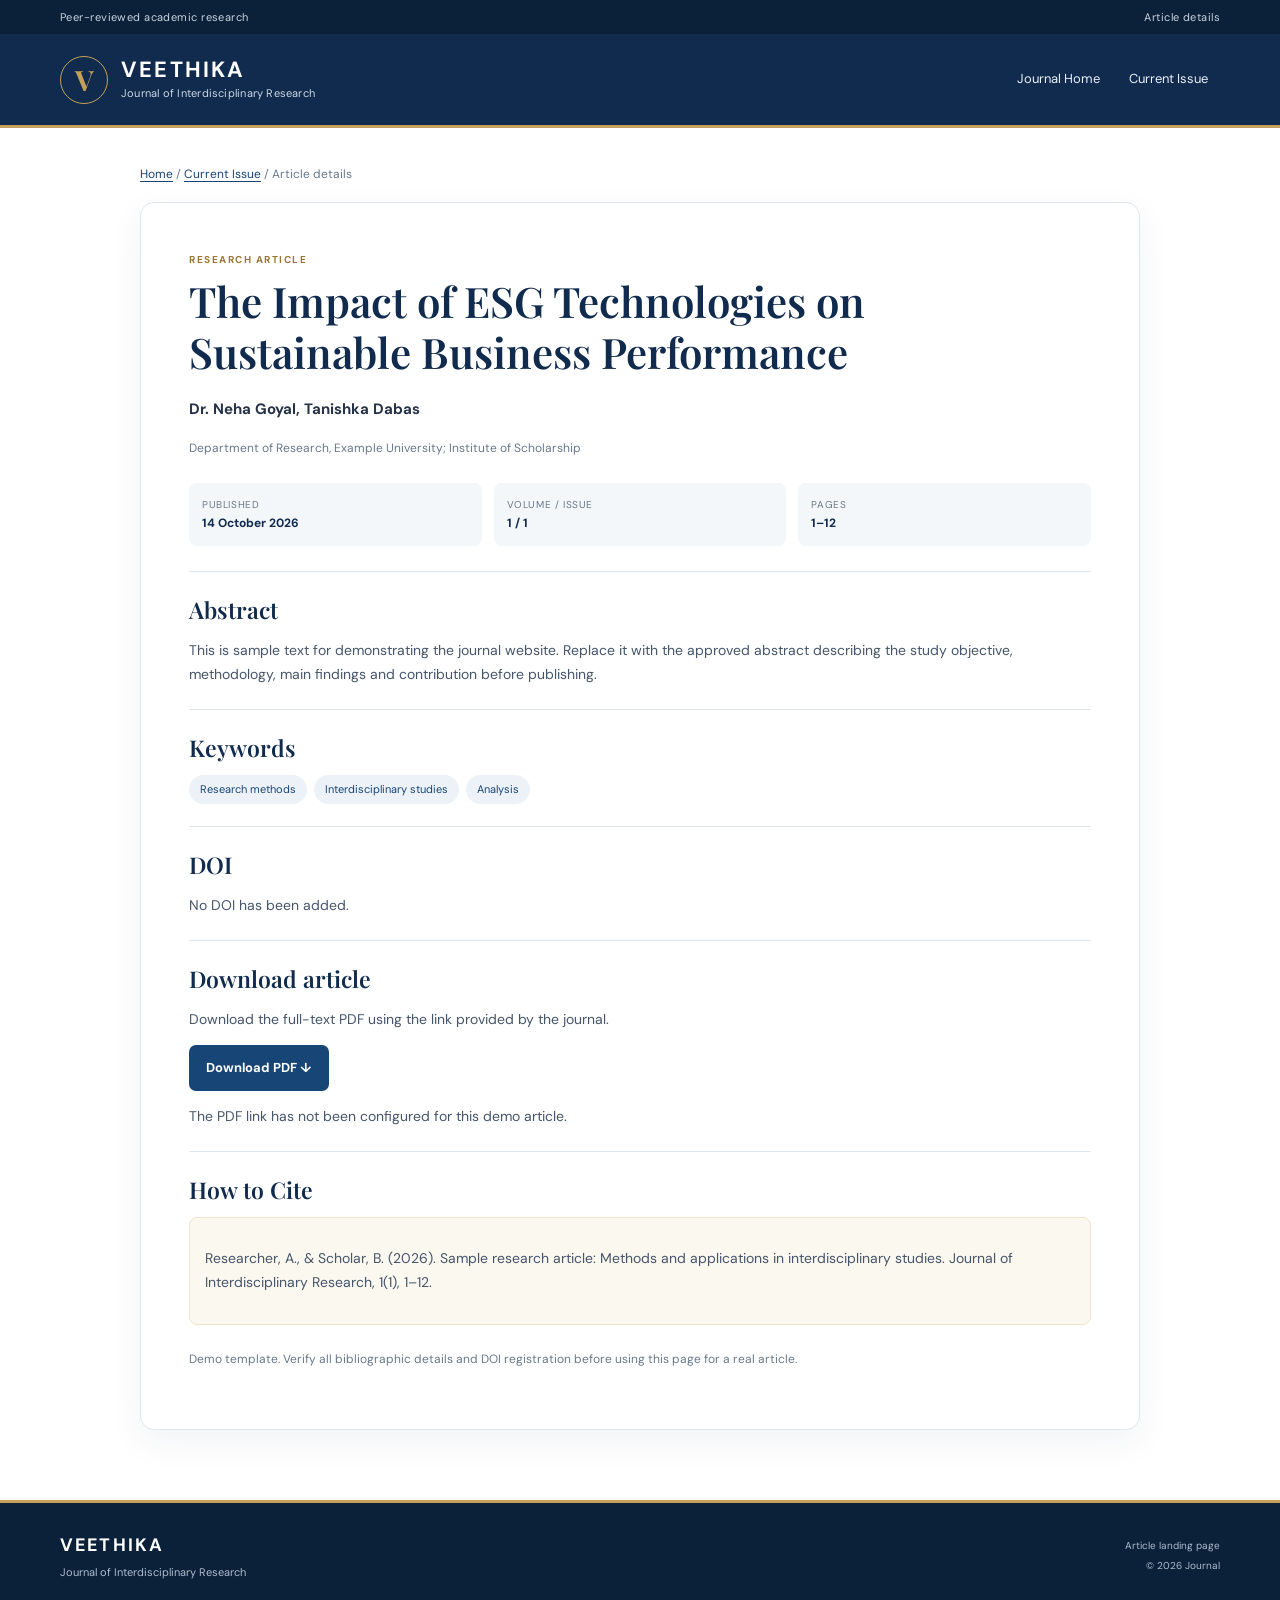
==== articles/sample-article-1.html @ 9e901ad0 "Add files via upload" ====
<!doctype html>
<html lang="en">
<head>
  <meta charset="utf-8"><meta name="viewport" content="width=device-width, initial-scale=1">
  <meta name="description" content="Article abstract and publication metadata.">
  <title>Sample Article | VEETHIKA</title>
  <link rel="stylesheet" href="../styles.css">
  <style>
    .article-page-wrap{width:min(1000px,calc(100% - 36px));margin:36px auto 70px}
    .breadcrumbs{font-size:12px;color:#69788c;margin:0 0 18px}.breadcrumbs a{color:#174575}
    .article-detail{background:#fff;border:1px solid #e0e6ed;border-radius:14px;padding:clamp(22px,5vw,48px);box-shadow:0 12px 35px rgba(16,43,78,.06)}
    .article-detail h1{font:600 clamp(28px,4vw,42px)/1.2 'Playfair Display',Georgia,serif;color:#102b4e;margin:8px 0 20px}
    .detail-label{font-size:10px;letter-spacing:.15em;font-weight:700;color:#9a7735}
    .author-list{font-size:15px;font-weight:700;color:#253247}.affiliation{font-size:12px;color:#69788c}
    .metadata-grid{display:grid;grid-template-columns:repeat(3,minmax(0,1fr));gap:12px;margin:25px 0}
    .metadata-cell{background:#f4f7fa;padding:13px;border-radius:8px;min-width:0}.metadata-cell span{display:block;color:#69788c;font-size:10px;text-transform:uppercase;letter-spacing:.06em}.metadata-cell strong{display:block;color:#102b4e;font-size:12px;overflow-wrap:anywhere}
    .detail-section{padding-top:22px;margin-top:22px;border-top:1px solid #e0e6ed}.detail-section h2{font:600 23px 'Playfair Display',Georgia,serif;color:#102b4e;margin:0 0 12px}.detail-section p{font-size:14px;color:#45556a}
    .keywords{display:flex;gap:7px;flex-wrap:wrap}.keywords span{background:#edf2f8;border-radius:20px;padding:5px 11px;font-size:11px;color:#174575}
    .pdf-button{display:inline-flex;background:#174575;color:white;text-decoration:none;padding:12px 17px;border-radius:7px;font-size:13px;font-weight:700}.pdf-button:hover{background:#102b4e;color:white}
    .doi-link{overflow-wrap:anywhere}.citation-box{background:#fbf8f0;border:1px solid #efe4cc;border-radius:8px;padding:15px}
    @media(max-width:620px){.metadata-grid{grid-template-columns:1fr 1fr}.article-page-wrap{width:calc(100% - 24px);margin-top:22px}}
  </style>
</head>
<body>
  <div class="topline"><div class="container topline-inner"><span>Peer-reviewed academic research</span><span>Article details</span></div></div>
  <header class="site-header"><div class="container brand-row">
    <a class="brand" href="../index.html"><span class="brand-mark">V</span><span><strong>VEETHIKA</strong><small>Journal of Interdisciplinary Research</small></span></a>
    <nav class="main-nav" style="display:flex" aria-label="Main navigation"><a href="../index.html">Journal Home</a><a href="../index.html#current-issue">Current Issue</a></nav>
  </div></header>
  <main class="article-page-wrap">
    <p class="breadcrumbs"><a href="../index.html">Home</a> / <a href="../index.html#current-issue">Current Issue</a> / Article details</p>
    <article class="article-detail">
      <div class="detail-label" id="section">RESEARCH ARTICLE</div>
      <h1 id="title">Sample Research Article: Methods and Applications in Interdisciplinary Studies</h1>
      <p class="author-list" id="authors">A. Researcher, B. Scholar</p>
      <p class="affiliation" id="affiliations">Department of Research, Example University; Institute of Scholarship</p>
      <div class="metadata-grid">
        <div class="metadata-cell"><span>Published</span><strong id="published">14 October 2026</strong></div>
        <div class="metadata-cell"><span>Volume / Issue</span><strong id="volumeIssue">1 / 1</strong></div>
        <div class="metadata-cell"><span>Pages</span><strong id="pages">1–12</strong></div>
      </div>
      <div class="detail-section"><h2>Abstract</h2><p id="abstract">This sample abstract demonstrates the individual article landing page. Replace it with the official abstract for the paper.</p></div>
      <div class="detail-section"><h2>Keywords</h2><div class="keywords" id="keywords"></div></div>
      <div class="detail-section"><h2>DOI</h2><p id="doi">No DOI has been added.</p></div>
      <div class="detail-section"><h2>Download article</h2><p>Download the full-text PDF using the link provided by the journal.</p><a class="pdf-button" id="pdfLink" href="#" hidden>Download PDF ↓</a><p id="pdfMissing" class="affiliation">The PDF link has not been configured for this demo article.</p></div>
      <div class="detail-section"><h2>How to Cite</h2><div class="citation-box"><p id="citation">Citation details will appear here.</p></div></div>
      <p class="affiliation" style="margin-top:24px">Demo template. Verify all bibliographic details and DOI registration before using this page for a real article.</p>
    </article>
  </main>
  <footer class="site-footer"><div class="container footer-inner"><div><a class="footer-brand" href="../index.html">VEETHIKA</a><p>Journal of Interdisciplinary Research</p></div><div class="footer-meta"><span>Article landing page</span><span>© <span id="year"></span> Journal</span></div></div></footer>
  <script src="../app.js"></script>
  <script>
    // app.js exposes the sample metadata for this static demo.
    const articleId = location.pathname.split("/").pop().replace(/\\.html$/, "");
    const article = sampleArticles.find(item => item.id === articleId) || sampleArticles[0];
    document.title = article.title + " | VEETHIKA";
    document.getElementById("section").textContent = article.section.toUpperCase();
    document.getElementById("title").textContent = article.title;
    document.getElementById("authors").textContent = article.authors;
    document.getElementById("affiliations").textContent = article.affiliations || "";
    document.getElementById("published").textContent = article.published || "";
    document.getElementById("volumeIssue").textContent = `${article.volume || ""} / ${article.issue || ""}`;
    document.getElementById("pages").textContent = article.pages || "";
    document.getElementById("abstract").textContent = article.abstract || "";
    document.getElementById("citation").textContent = article.citation || "";
    const keywords = document.getElementById("keywords");
    (article.keywords || []).forEach(keyword => { const tag = document.createElement("span"); tag.textContent = keyword; keywords.appendChild(tag); });
    const doi = document.getElementById("doi");
    if (article.doi) {
      const a = document.createElement("a"); a.className = "doi-link"; a.href = article.doi.startsWith("http") ? article.doi : `https://doi.org/${article.doi}`; a.textContent = article.doi; doi.replaceChildren(a);
    } else doi.textContent = "No DOI has been added.";
    if (article.pdf) {
      const pdf = document.getElementById("pdfLink"); pdf.href = article.pdf; pdf.hidden = false; document.getElementById("pdfMissing").hidden = true;
    }
    document.getElementById("year").textContent = new Date().getFullYear();
  </script>
</body>
</html>
---- styles.css ----
@import url('https://fonts.googleapis.com/css2?family=DM+Sans:wght@400;500;600;700&family=Playfair+Display:wght@500;600;700&display=swap');
:root{--navy:#102b4e;--blue:#174575;--gold:#c5a05a;--ink:#1d2c40;--muted:#69788c;--line:#e0e6ed;--pale:#f4f7fa;--white:#fff;--radius:14px;--shadow:0 12px 35px rgba(16,43,78,.08)}
*{box-sizing:border-box}html{scroll-behavior:smooth;scroll-padding-top:90px}body{margin:0;background:#fff;color:var(--ink);font-family:'DM Sans',Arial,sans-serif;font-size:15px;line-height:1.7}a{color:var(--blue);text-underline-offset:3px}a:focus-visible,button:focus-visible,input:focus-visible,select:focus-visible{outline:3px solid #d8b86e;outline-offset:3px}.container{width:min(1160px,calc(100% - 44px));margin-inline:auto}.topline{background:#0b2039;color:#c9d3df;font-size:11px;letter-spacing:.04em}.topline-inner{min-height:34px;display:flex;align-items:center;justify-content:space-between;gap:12px}.site-header{background:var(--navy);color:#fff;border-bottom:3px solid var(--gold)}.brand-row{min-height:91px;display:flex;align-items:center;justify-content:space-between;gap:28px}.brand{display:flex;align-items:center;gap:13px;color:white;text-decoration:none}.brand-mark{width:48px;height:48px;display:grid;place-items:center;border:1px solid var(--gold);color:var(--gold);font:700 28px 'Playfair Display',serif;border-radius:50%}.brand strong{display:block;font-size:22px;letter-spacing:.1em;line-height:1.3}.brand small{display:block;color:#cbd7e5;font-size:11px;letter-spacing:.02em}.main-nav{display:flex;align-items:center;gap:5px}.main-nav a{padding:10px 12px;color:#eaf0f7;text-decoration:none;font-size:13px;border-radius:6px}.main-nav a:hover,.main-nav a.active{color:#fff;background:rgba(255,255,255,.1)}.menu-toggle{display:none;background:transparent;color:white;border:1px solid #5c7590;border-radius:7px;padding:8px 11px;font-size:18px}.sr-only{position:absolute;width:1px;height:1px;padding:0;margin:-1px;overflow:hidden;clip:rect(0,0,0,0);white-space:nowrap;border:0}
.hero{background:linear-gradient(115deg,#f4f7fb 0%,#fff 67%);border-bottom:1px solid var(--line);overflow:hidden}.hero-grid{display:grid;grid-template-columns:1.25fr .75fr;align-items:center;gap:64px;padding-block:70px}.eyebrow{margin:0 0 10px;color:#9a7735;font-size:10px;font-weight:700;letter-spacing:.17em}.hero h1{font:600 clamp(36px,4.4vw,57px)/1.13 'Playfair Display',Georgia,serif;letter-spacing:-.025em;color:var(--navy);max-width:650px;margin:0}.hero h1 em{color:#a47d36;font-weight:500}.hero-description{max-width:600px;color:var(--muted);font-size:16px;margin:22px 0 28px}.hero-actions{display:flex;align-items:center;gap:23px;flex-wrap:wrap}.button{display:inline-flex;align-items:center;gap:15px;padding:12px 17px;border-radius:7px;font-size:13px;font-weight:700;text-decoration:none}.button-gold{background:var(--gold);color:#10243b;box-shadow:0 5px 15px #c5a05a40}.button-gold:hover{background:#d4b26d;color:#10243b}.text-link{font-size:13px;font-weight:700;text-decoration:none}.text-link:hover,.side-link:hover{text-decoration:underline}.hero-card{background:white;border:1px solid var(--line);border-radius:var(--radius);padding:25px;box-shadow:var(--shadow);transform:translateY(4px)}.hero-card-top{font-size:10px;font-weight:700;letter-spacing:.13em;color:var(--muted);padding-bottom:16px;border-bottom:1px solid var(--line);display:flex;align-items:center;gap:9px}.dot{width:7px;height:7px;background:#5c9b82;border-radius:50%}.metric{padding:16px 0;border-bottom:1px solid #edf0f4;display:flex;justify-content:space-between;gap:12px;font-size:12px}.metric span{color:var(--muted)}.metric strong{color:var(--navy);text-align:right}.hero-note{font-size:11px;color:#8591a0;margin:15px 0 0}
.content-layout{display:grid;grid-template-columns:minmax(0,1fr) 290px;gap:42px;padding-block:53px 72px}.section-heading{display:flex;justify-content:space-between;align-items:end;gap:15px;margin-bottom:22px}.section-heading h2{font:600 32px/1.2 'Playfair Display',Georgia,serif;margin:0;color:var(--navy)}.issue-label{font-size:11px;color:var(--muted);border:1px solid var(--line);padding:6px 10px;border-radius:20px;white-space:nowrap}.issue-intro{display:flex;gap:14px;align-items:flex-start;background:var(--pale);padding:17px 19px;border-radius:10px;margin-bottom:20px}.issue-icon{display:grid;place-items:center;flex:0 0 35px;height:35px;background:#e7edf5;color:var(--blue);border-radius:9px}.issue-intro strong{font-size:13px;color:var(--navy)}.issue-intro p{font-size:12px;color:var(--muted);margin:3px 0 0}.toolbar{display:flex;gap:10px;margin-bottom:18px}.search-box{display:flex;align-items:center;gap:9px;flex:1;border:1px solid var(--line);border-radius:8px;padding:0 12px;color:var(--muted)}.search-box span{font-size:23px}.search-box input{border:0;outline:none!important;width:100%;min-width:0;padding:12px 0;font:inherit;font-size:12px;color:var(--ink);background:transparent}.toolbar select{border:1px solid var(--line);border-radius:8px;background:#fff;padding:0 10px;color:var(--ink);font:inherit;font-size:12px;max-width:160px}.article-list{display:grid;gap:13px}.article-card{border:1px solid var(--line);border-radius:11px;padding:19px 20px;transition:box-shadow .2s,border-color .2s,transform .2s}.article-card:hover{border-color:#bdcddd;box-shadow:0 8px 24px rgba(16,43,78,.06);transform:translateY(-1px)}.article-topline{display:flex;justify-content:space-between;align-items:center;gap:10px;margin-bottom:9px}.article-type{font-size:9px;letter-spacing:.1em;font-weight:700;color:#9a7735;text-transform:uppercase}.article-pages{font-size:10px;color:var(--muted)}.article-card h3{font:600 20px/1.4 'Playfair Display',Georgia,serif;margin:0 0 8px;color:var(--navy)}.article-card h3 a{color:inherit;text-decoration:none}.article-card h3 a:hover{color:var(--blue);text-decoration:underline}.article-authors{font-size:12px;color:#4c5d71;margin:0 0 10px}.article-abstract{font-size:12px;color:var(--muted);margin:0 0 13px}.article-bottom{display:flex;align-items:center;justify-content:space-between;gap:12px;border-top:1px solid #edf0f4;padding-top:12px}.article-doi{font-size:10px;color:var(--muted);overflow-wrap:anywhere}.view-article{font-size:11px;font-weight:700;text-decoration:none;white-space:nowrap}.view-article span{margin-left:5px}.empty-state{padding:28px;text-align:center;color:var(--muted);border:1px dashed var(--line);border-radius:10px}.archive-callout{display:flex;justify-content:space-between;align-items:center;gap:15px;background:#fbf8f0;border:1px solid #efe4cc;border-radius:10px;padding:18px 20px;margin-top:25px}.archive-callout strong{font-size:13px;color:var(--navy)}.archive-callout p{margin:3px 0 0;color:var(--muted);font-size:11px}.archive-callout .text-link{white-space:nowrap}
.sidebar{display:grid;align-content:start;gap:15px}.side-card{padding:21px;border:1px solid var(--line);border-radius:11px;background:#fff}.side-card h3{font:600 20px/1.3 'Playfair Display',Georgia,serif;color:var(--navy);margin:0 0 10px}.side-card p:not(.eyebrow){font-size:12px;color:var(--muted);margin:0 0 13px}.side-link{font-size:11px;font-weight:700;text-decoration:none}.side-card-blue{background:var(--navy);color:white;border-color:var(--navy)}.side-card-blue h3{color:white;margin-top:13px}.side-card-blue p:not(.eyebrow){color:#cbd7e5}.side-card-blue .eyebrow{color:#e0c17c}.side-icon{display:grid;place-items:center;width:42px;height:42px;border:1px solid #627792;border-radius:8px;color:#e0c17c;font-size:11px;font-weight:700}.small-muted{font-size:10px!important}.site-footer{background:#0b2039;color:#d0dae6;border-top:3px solid var(--gold)}.footer-inner{display:flex;justify-content:space-between;align-items:center;gap:20px;padding-block:27px}.footer-brand{color:#fff;font-size:18px;font-weight:700;letter-spacing:.12em;text-decoration:none}.footer-inner p{font-size:11px;color:#aebdce;margin:2px 0 0}.footer-meta{display:grid;text-align:right;gap:3px;font-size:10px;color:#aebdce}
@media(max-width:900px){.hero-grid{gap:30px}.content-layout{grid-template-columns:minmax(0,1fr) 250px;gap:24px}.main-nav a{padding-inline:8px}}@media(max-width:720px){.container{width:min(100% - 30px,600px)}.topline-inner{font-size:9px}.brand-row{min-height:76px;flex-wrap:wrap;padding-block:12px}.brand-mark{width:41px;height:41px;font-size:24px}.brand strong{font-size:19px}.menu-toggle{display:block}.main-nav{display:none;flex-basis:100%;flex-direction:column;align-items:stretch;gap:2px;padding-bottom:7px}.main-nav.open{display:flex}.main-nav a{padding:10px}.hero-grid{grid-template-columns:1fr;padding-block:43px;gap:28px}.hero h1{font-size:41px}.hero-description{font-size:14px}.hero-card{padding:20px}.content-layout{grid-template-columns:1fr;padding-block:38px 50px}.sidebar{grid-template-columns:repeat(2,minmax(0,1fr))}.side-card{padding:16px}.section-heading{align-items:start;flex-direction:column}.section-heading h2{font-size:29px}.toolbar{flex-direction:column}.toolbar select{max-width:none;padding:12px}.article-card{padding:16px}.article-card h3{font-size:18px}.archive-callout{align-items:flex-start;flex-direction:column}.footer-inner{align-items:flex-start;flex-direction:column}.footer-meta{text-align:left}}@media(max-width:420px){.sidebar{grid-template-columns:1fr}.article-bottom{align-items:flex-start;flex-direction:column}.article-doi{font-size:9px}}
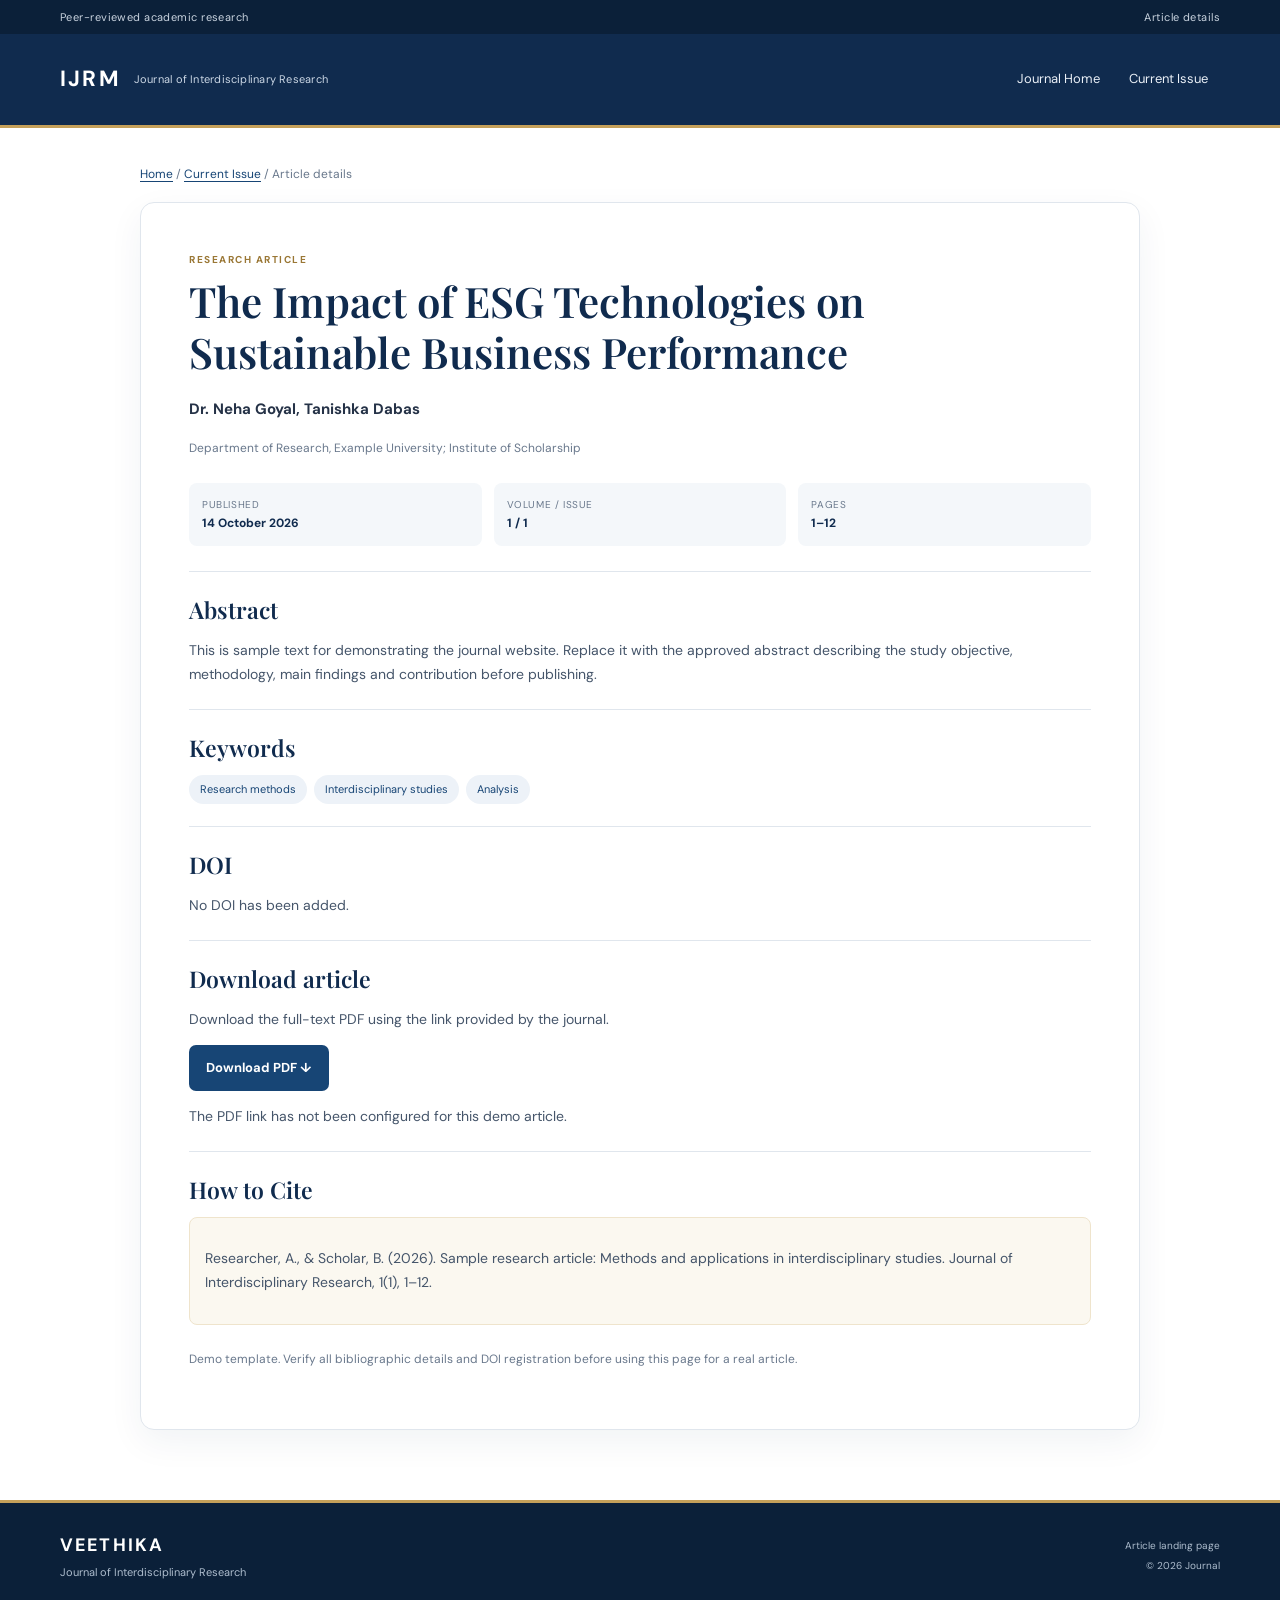
==== commit 7cccb5ef: "Update sample-article-1.html" ====
--- a/articles/sample-article-1.html
+++ b/articles/sample-article-1.html
@@ -3,7 +3,7 @@
 <head>
   <meta charset="utf-8"><meta name="viewport" content="width=device-width, initial-scale=1">
   <meta name="description" content="Article abstract and publication metadata.">
-  <title>Sample Article | VEETHIKA</title>
+  <title>Sample Article | IJRM</title>
   <link rel="stylesheet" href="../styles.css">
   <style>
     .article-page-wrap{width:min(1000px,calc(100% - 36px));margin:36px auto 70px}
@@ -24,7 +24,7 @@
 <body>
   <div class="topline"><div class="container topline-inner"><span>Peer-reviewed academic research</span><span>Article details</span></div></div>
   <header class="site-header"><div class="container brand-row">
-    <a class="brand" href="../index.html"><span class="brand-mark">V</span><span><strong>VEETHIKA</strong><small>Journal of Interdisciplinary Research</small></span></a>
+    <a class="brand" href="../index.html"><strong>IJRM</strong><small>Journal of Interdisciplinary Research</small></span></a>
     <nav class="main-nav" style="display:flex" aria-label="Main navigation"><a href="../index.html">Journal Home</a><a href="../index.html#current-issue">Current Issue</a></nav>
   </div></header>
   <main class="article-page-wrap">
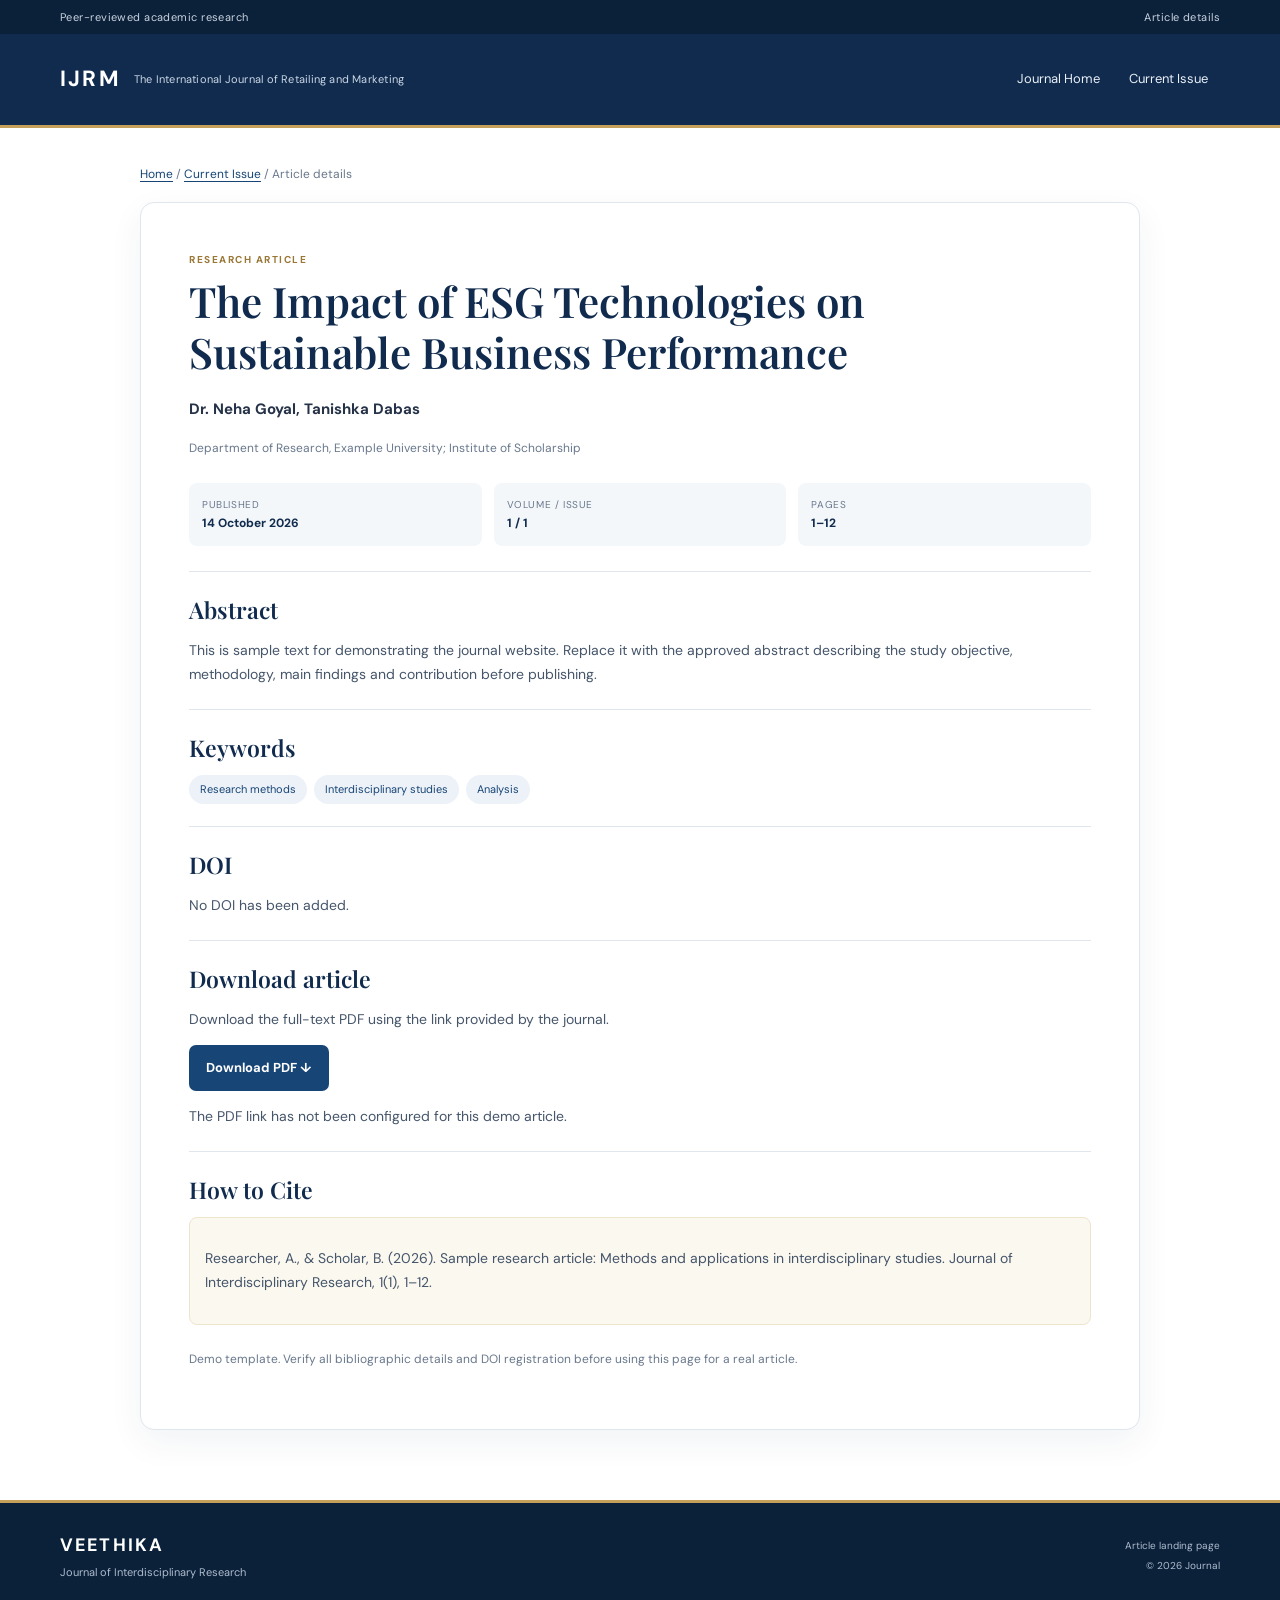
==== commit 4c7fdc6d: "Update journal name in sample article" ====
--- a/articles/sample-article-1.html
+++ b/articles/sample-article-1.html
@@ -24,7 +24,7 @@
 <body>
   <div class="topline"><div class="container topline-inner"><span>Peer-reviewed academic research</span><span>Article details</span></div></div>
   <header class="site-header"><div class="container brand-row">
-    <a class="brand" href="../index.html"><strong>IJRM</strong><small>Journal of Interdisciplinary Research</small></span></a>
+    <a class="brand" href="../index.html"><strong>IJRM</strong><small>The International Journal of Retailing and Marketing</small></span></a>
     <nav class="main-nav" style="display:flex" aria-label="Main navigation"><a href="../index.html">Journal Home</a><a href="../index.html#current-issue">Current Issue</a></nav>
   </div></header>
   <main class="article-page-wrap">
@@ -53,7 +53,7 @@
     // app.js exposes the sample metadata for this static demo.
     const articleId = location.pathname.split("/").pop().replace(/\\.html$/, "");
     const article = sampleArticles.find(item => item.id === articleId) || sampleArticles[0];
-    document.title = article.title + " | VEETHIKA";
+    document.title = article.title + " | IJRM";
     document.getElementById("section").textContent = article.section.toUpperCase();
     document.getElementById("title").textContent = article.title;
     document.getElementById("authors").textContent = article.authors;
